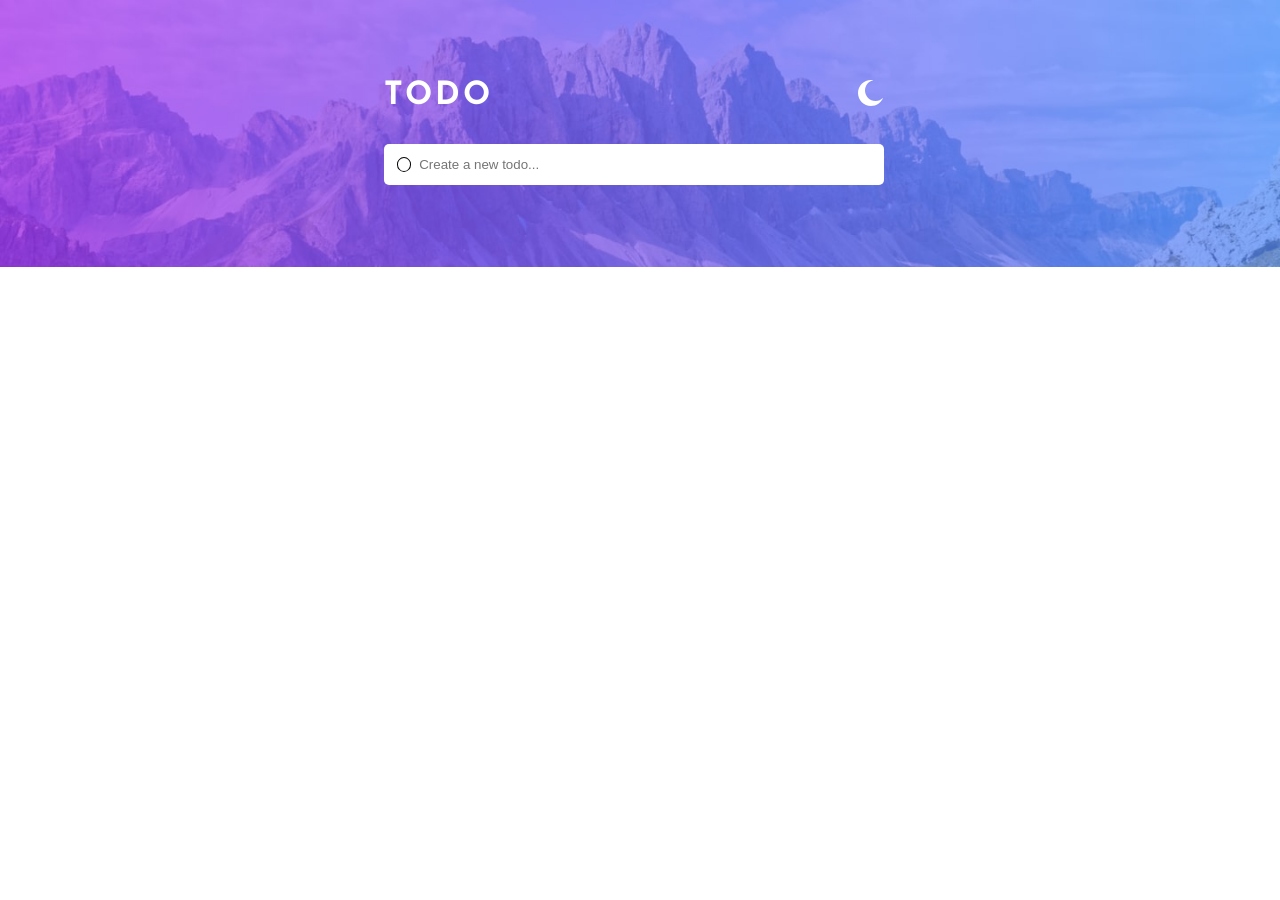
==== Day-11_TODO-APP/todo-app-main/index.html @ ee514951 "feat: setup header and input UI for Todo app" ====
<!DOCTYPE html>
<html lang="en">
<head>
  <meta charset="UTF-8">
  <meta name="viewport" content="width=device-width, initial-scale=1.0">
  <link rel="icon" type="image/png" sizes="32x32" href="./images/favicon-32x32.png">
  <link rel="preconnect" href="https://fonts.googleapis.com">
  <link rel="preconnect" href="https://fonts.gstatic.com" crossorigin>
  <link href="https://fonts.googleapis.com/css2?family=Josefin+Sans:ital,wght@0,100..700;1,100..700&display=swap" rel="stylesheet">
  <title>Frontend Mentor | Todo app</title>
  <link rel="stylesheet" href="./index.css">
  
</head>
<body>

  <main class="container">
    <header class="header">
      <h1 class="logo">TODO</h1>
      <div class="toggle">
        <img src="./images/icon-moon.svg" alt="moon">
      </div>
    </header>

    <div class="new_todo">
        <span class="just_circle"></span>
        <input type="text" placeholder="Create a new todo...">
    </div>

  </main>

  <!--Todo-->

  <!-- Add dynamic number --> <!--items left-->

  <!--All
  Active 
  Completed

  Clear Completed

  Drag and drop to reorder list-->

  <!--<div class="attribution">
    Challenge by <a href="https://www.frontendmentor.io?ref=challenge" target="_blank">Frontend Mentor</a>. 
    Coded by <a href="#">Your Name Here</a>.
  </div>-->
</body>
</html>
---- Day-11_TODO-APP/todo-app-main/index.css ----
*{
  box-sizing: border-box;
  margin: 0;
  padding: 0;
}
body{
  font-family: "Josefin Sans",
    sans-serif;
  height: 100vh;
  background-image: url("./images/bg-desktop-light.jpg");
  background-repeat: no-repeat;
  background-attachment: fixed;
  background-size: contain;
  position: relative;
}
.container{
  display: flex;
  align-items: center;
  justify-content: center;
  gap: 2rem;
  position: absolute;
  top: 5rem;
  left: 30%;
  flex-direction: column;
  width: 80%;
  max-width: 500px;
}
.header{
  display: flex;
  justify-content: space-between;
  width: 100%;
}
.toggle img{
  max-width: 100%;
  object-fit: cover;
  block-size: auto;
}
.logo{
  letter-spacing: 3px;
  color: white;
}
.new_todo{
  background-color: white;
  border-radius: 5px;
  width: 100%;
  display: flex;
  align-items: center;
  gap: 0.5rem;
  padding: 0.8rem;
}
.just_circle{
  width: 15px;
  height: 15px;
  border-radius: 50%;
  border: 1px solid black;
}
.new_todo input{
  border: none;
  width: 100%;
  outline: none;
}
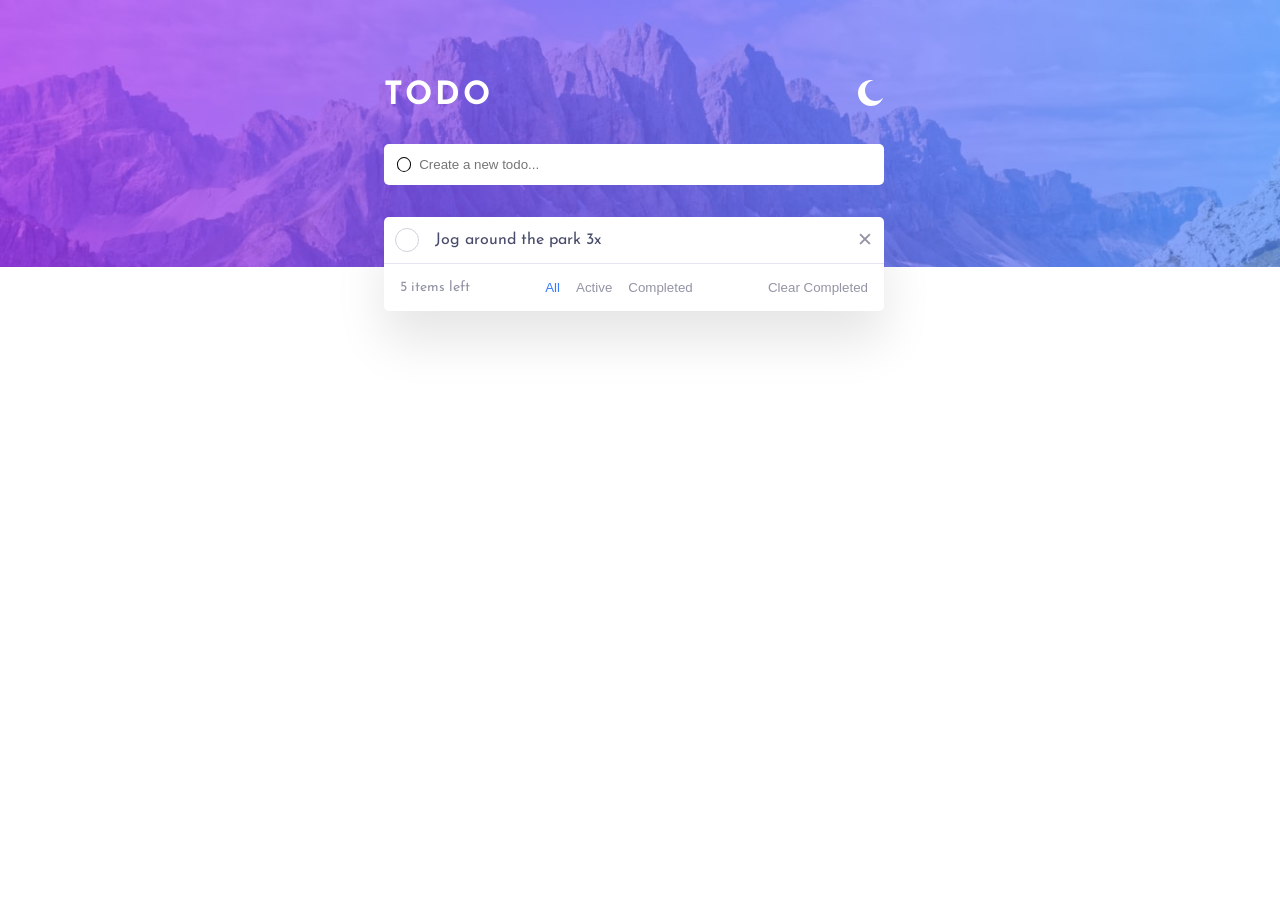
==== commit 7b31650c: "feat: Built and styled the todo list UI based on Frontend Mentor design – includes input, task list," ====
--- a/Day-11_TODO-APP/todo-app-main/index.html
+++ b/Day-11_TODO-APP/todo-app-main/index.html
@@ -25,7 +25,25 @@
         <span class="just_circle"></span>
         <input type="text" placeholder="Create a new todo...">
     </div>
-
+    <div class="todo-item_container">
+      <ul class="todo-list">
+        <li class="todo-item">
+          <span class="check-circle"></span>
+          <p class="task-text">Jog around the park 3x</p>
+          <button class="delete-btn">✕</button>
+        </li>
+        <!--more lists-->
+      </ul>
+      <div class="todo-footer">
+        <span class="items-left">5 items left</span>
+        <div class="filters">
+          <button class="filter-btn active">All</button>
+          <button class="filter-btn">Active</button>
+          <button class="filter-btn">Completed</button>
+        </div>
+        <button class="clear-completed">Clear Completed</button>
+      </div>
+    </div>
   </main>
 
   <!--Todo-->
--- a/Day-11_TODO-APP/todo-app-main/index.css
+++ b/Day-11_TODO-APP/todo-app-main/index.css
@@ -59,3 +59,98 @@
   width: 100%;
   outline: none;
 }
+.todo-item_container{
+  background-color: white;
+  width: 100%;
+  border-radius: 5px;
+  box-shadow: 0 30px 50px rgba(0, 0, 0, 0.1);
+  max-width: 550px;
+}
+.todo-list{
+  list-style: none;
+  padding: 0;
+  margin: 0;
+}
+.todo-item{
+  display: flex;
+  align-items: center;
+  padding: 0.7rem;
+  border-bottom: 1px solid hsl(236, 33%, 92%);
+}
+
+.todo-item:last-child{
+  /*border-bottom: none;*/
+ 
+}
+.check-circle{
+  width: 24px;
+  height: 24px;
+  border-radius: 50%;
+  border: 1px solid hsl(233, 11%, 84%);
+  cursor: pointer;
+  margin-right: 1rem;
+  position: relative;
+}
+.check-circle.checked{
+   background: linear-gradient(to bottom right, hsl(192, 100%, 67%), hsl(280, 87%, 65%));
+  border: none;
+}
+.check-circle.checked::after {
+  content: url('./images/icon-check.svg');
+  position: absolute;
+  top: 3px;
+  left: 5px;
+}
+.task-text{
+  flex: 1;
+  color: hsl(235, 19%, 35%);
+  font-size: 1rem;
+}
+.todo-item.done .task-text {
+  text-decoration: line-through;
+  color: hsl(233, 11%, 84%);
+}
+.delete-btn {
+  background: none;
+  border: none;
+  color: hsl(236, 9%, 61%);
+  font-size: 1.2rem;
+  cursor: pointer;
+}
+.delete-btn:hover {
+  color: hsl(235, 19%, 35%);
+}
+.todo-footer{
+  display: flex;
+  justify-content: space-between;
+  align-items: center;
+  font-size: 0.875rem;
+  padding: 1rem;
+  color: hsl(236, 9%, 61%);
+}
+.filters {
+  display: flex;
+  gap: 1rem;
+}
+.filter-btn {
+  background: none;
+  border: none;
+  color: hsl(236, 9%, 61%);
+  cursor: pointer;
+}
+.filter-btn.active {
+  color: hsl(220, 98%, 61%);
+}
+
+.filter-btn:hover {
+  color: hsl(235, 19%, 35%);
+}
+.clear-completed {
+  background: none;
+  border: none;
+  cursor: pointer;
+  color: hsl(236, 9%, 61%);
+}
+.clear-completed:hover {
+  color: hsl(235, 19%, 35%);
+}
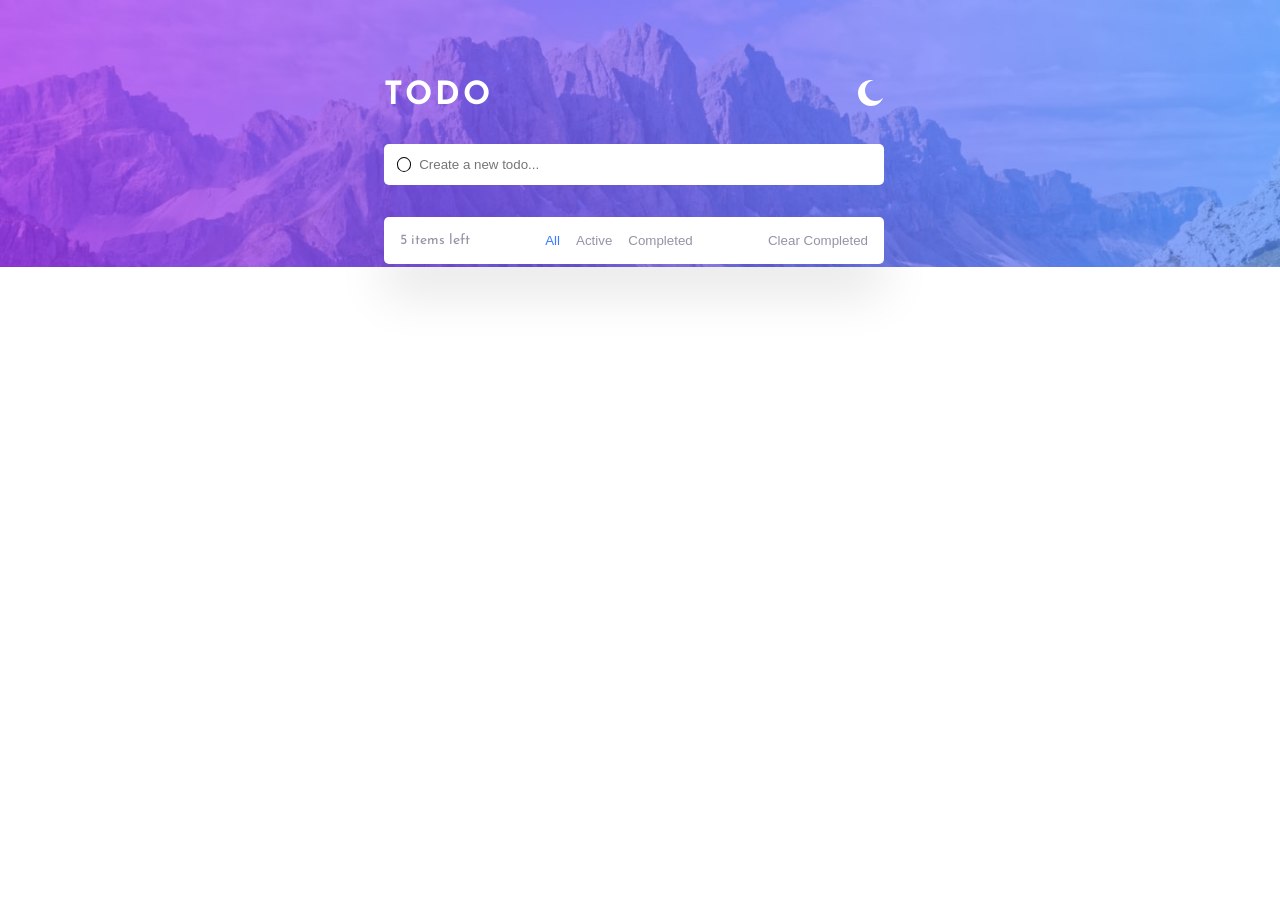
==== commit a324e8aa: "Add new todo input and strike-through effect on delete" ====
--- a/Day-11_TODO-APP/todo-app-main/index.html
+++ b/Day-11_TODO-APP/todo-app-main/index.html
@@ -23,15 +23,15 @@
 
     <div class="new_todo">
         <span class="just_circle"></span>
-        <input type="text" placeholder="Create a new todo...">
+        <input type="text" placeholder="Create a new todo..." id="add-todo">
     </div>
     <div class="todo-item_container">
-      <ul class="todo-list">
-        <li class="todo-item">
+      <ul class="todo-list" id="todo_list">
+        <!--<li class="todo-item">
           <span class="check-circle"></span>
           <p class="task-text">Jog around the park 3x</p>
           <button class="delete-btn">✕</button>
-        </li>
+        </li>-->
         <!--more lists-->
       </ul>
       <div class="todo-footer">
@@ -62,5 +62,7 @@
     Challenge by <a href="https://www.frontendmentor.io?ref=challenge" target="_blank">Frontend Mentor</a>. 
     Coded by <a href="#">Your Name Here</a>.
   </div>-->
+
+  <script src="./index.js"></script>
 </body>
 </html>
--- a/Day-11_TODO-APP/todo-app-main/index.css
+++ b/Day-11_TODO-APP/todo-app-main/index.css
@@ -83,8 +83,8 @@
  
 }
 .check-circle{
-  width: 24px;
-  height: 24px;
+  width: 19px;
+  height: 19px;
   border-radius: 50%;
   border: 1px solid hsl(233, 11%, 84%);
   cursor: pointer;
@@ -106,7 +106,8 @@
   color: hsl(235, 19%, 35%);
   font-size: 1rem;
 }
-.todo-item.done .task-text {
+
+ .task-text.done {
   text-decoration: line-through;
   color: hsl(233, 11%, 84%);
 }
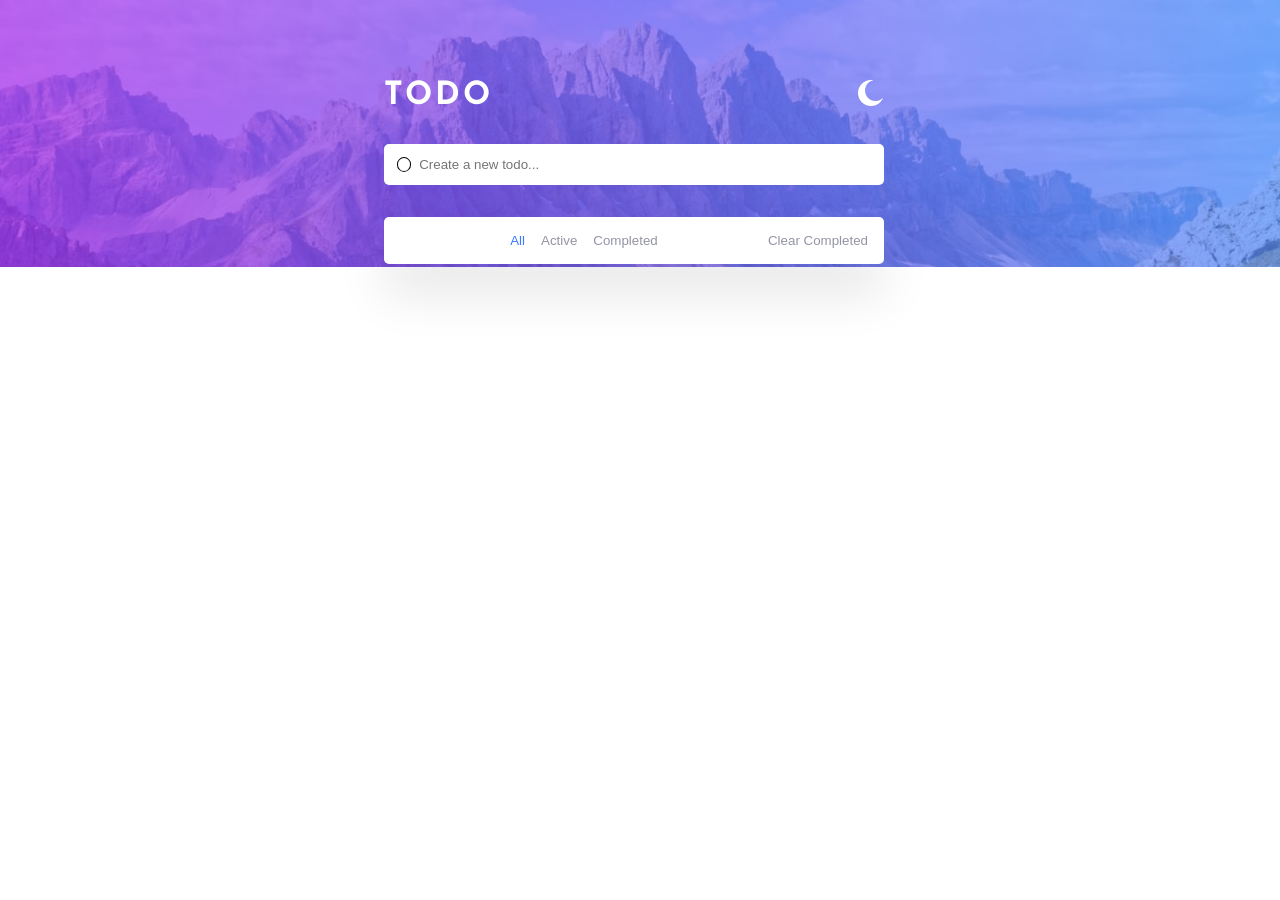
==== commit b1816b61: "feat: count list iems and items completed check button" ====
--- a/Day-11_TODO-APP/todo-app-main/index.html
+++ b/Day-11_TODO-APP/todo-app-main/index.html
@@ -35,7 +35,7 @@
         <!--more lists-->
       </ul>
       <div class="todo-footer">
-        <span class="items-left">5 items left</span>
+        <span class="items-left"><span id="item_count"></span></span>
         <div class="filters">
           <button class="filter-btn active">All</button>
           <button class="filter-btn">Active</button>
@@ -46,23 +46,6 @@
     </div>
   </main>
 
-  <!--Todo-->
-
-  <!-- Add dynamic number --> <!--items left-->
-
-  <!--All
-  Active 
-  Completed
-
-  Clear Completed
-
-  Drag and drop to reorder list-->
-
-  <!--<div class="attribution">
-    Challenge by <a href="https://www.frontendmentor.io?ref=challenge" target="_blank">Frontend Mentor</a>. 
-    Coded by <a href="#">Your Name Here</a>.
-  </div>-->
-
   <script src="./index.js"></script>
 </body>
 </html>
--- a/Day-11_TODO-APP/todo-app-main/index.css
+++ b/Day-11_TODO-APP/todo-app-main/index.css
@@ -78,10 +78,10 @@
   border-bottom: 1px solid hsl(236, 33%, 92%);
 }
 
-.todo-item:last-child{
-  /*border-bottom: none;*/
+/*.todo-item:last-child{
+  border-bottom: none;
  
-}
+}*/
 .check-circle{
   width: 19px;
   height: 19px;
@@ -89,27 +89,16 @@
   border: 1px solid hsl(233, 11%, 84%);
   cursor: pointer;
   margin-right: 1rem;
-  position: relative;
 }
-.check-circle.checked{
-   background: linear-gradient(to bottom right, hsl(192, 100%, 67%), hsl(280, 87%, 65%));
-  border: none;
-}
-.check-circle.checked::after {
-  content: url('./images/icon-check.svg');
-  position: absolute;
-  top: 3px;
-  left: 5px;
-}
+
 .task-text{
   flex: 1;
   color: hsl(235, 19%, 35%);
   font-size: 1rem;
 }
-
- .task-text.done {
+.task-text.done {
   text-decoration: line-through;
-  color: hsl(233, 11%, 84%);
+  color: hsl(236, 9%, 61%);
 }
 .delete-btn {
   background: none;
@@ -117,6 +106,10 @@
   color: hsl(236, 9%, 61%);
   font-size: 1.2rem;
   cursor: pointer;
+  display: none;
+}
+.todo-item:hover .delete-btn {
+  display: block;
 }
 .delete-btn:hover {
   color: hsl(235, 19%, 35%);
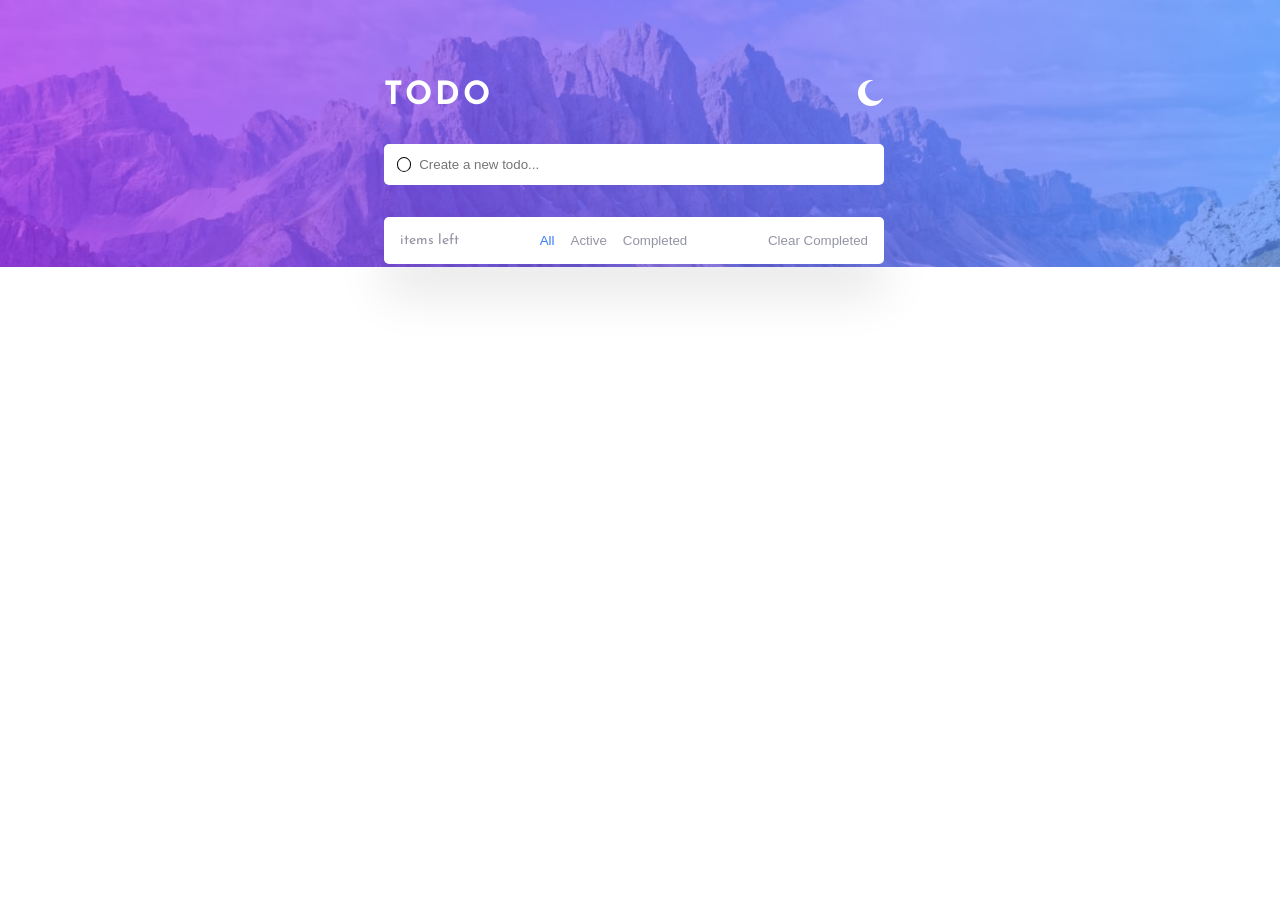
==== commit 76088b49: "feat: light and dark mode" ====
--- a/Day-11_TODO-APP/todo-app-main/index.html
+++ b/Day-11_TODO-APP/todo-app-main/index.html
@@ -16,8 +16,8 @@
   <main class="container">
     <header class="header">
       <h1 class="logo">TODO</h1>
-      <div class="toggle">
-        <img src="./images/icon-moon.svg" alt="moon">
+      <div class="toggle-btn">
+        <img src="./images/icon-moon.svg" alt="moon" id="theme-icon">
       </div>
     </header>
 
@@ -35,7 +35,7 @@
         <!--more lists-->
       </ul>
       <div class="todo-footer">
-        <span class="items-left"><span id="item_count"></span></span>
+        <span class="items-left"><span id="item_count"></span>items left</span>
         <div class="filters">
           <button class="filter-btn active">All</button>
           <button class="filter-btn">Active</button>
--- a/Day-11_TODO-APP/todo-app-main/index.css
+++ b/Day-11_TODO-APP/todo-app-main/index.css
@@ -30,7 +30,10 @@
   justify-content: space-between;
   width: 100%;
 }
-.toggle img{
+.toggle-btn{
+  cursor: pointer;
+}
+.toggle-btn img{
   max-width: 100%;
   object-fit: cover;
   block-size: auto;
@@ -147,4 +150,30 @@
 }
 .clear-completed:hover {
   color: hsl(235, 19%, 35%);
+}
+body.light{
+  background-color: white;
+  color: hsl(236, 9%, 61%);
+}
+body.dark{
+  background-color: hsl(235, 21%, 11%);
+  color:hsl(234, 39%, 85%);
+}
+body.dark input[type="text"]{
+  background-color: hsl(235, 24%, 19%);
+  color: white;
+}
+body.dark .new_todo{
+  background-color: hsl(235, 24%, 19%);
+}
+body.dark .todo-item_container{
+  background-color: hsl(235, 24%, 19%);
+}
+body.dark .check-circle,
+body.dark .just_circle
+{
+  border: 1px solid hsl(234, 39%, 85%);
+}
+body.dark .todo-item{
+  border-bottom: 1px solid hsl(233, 14%, 35%);
 }
